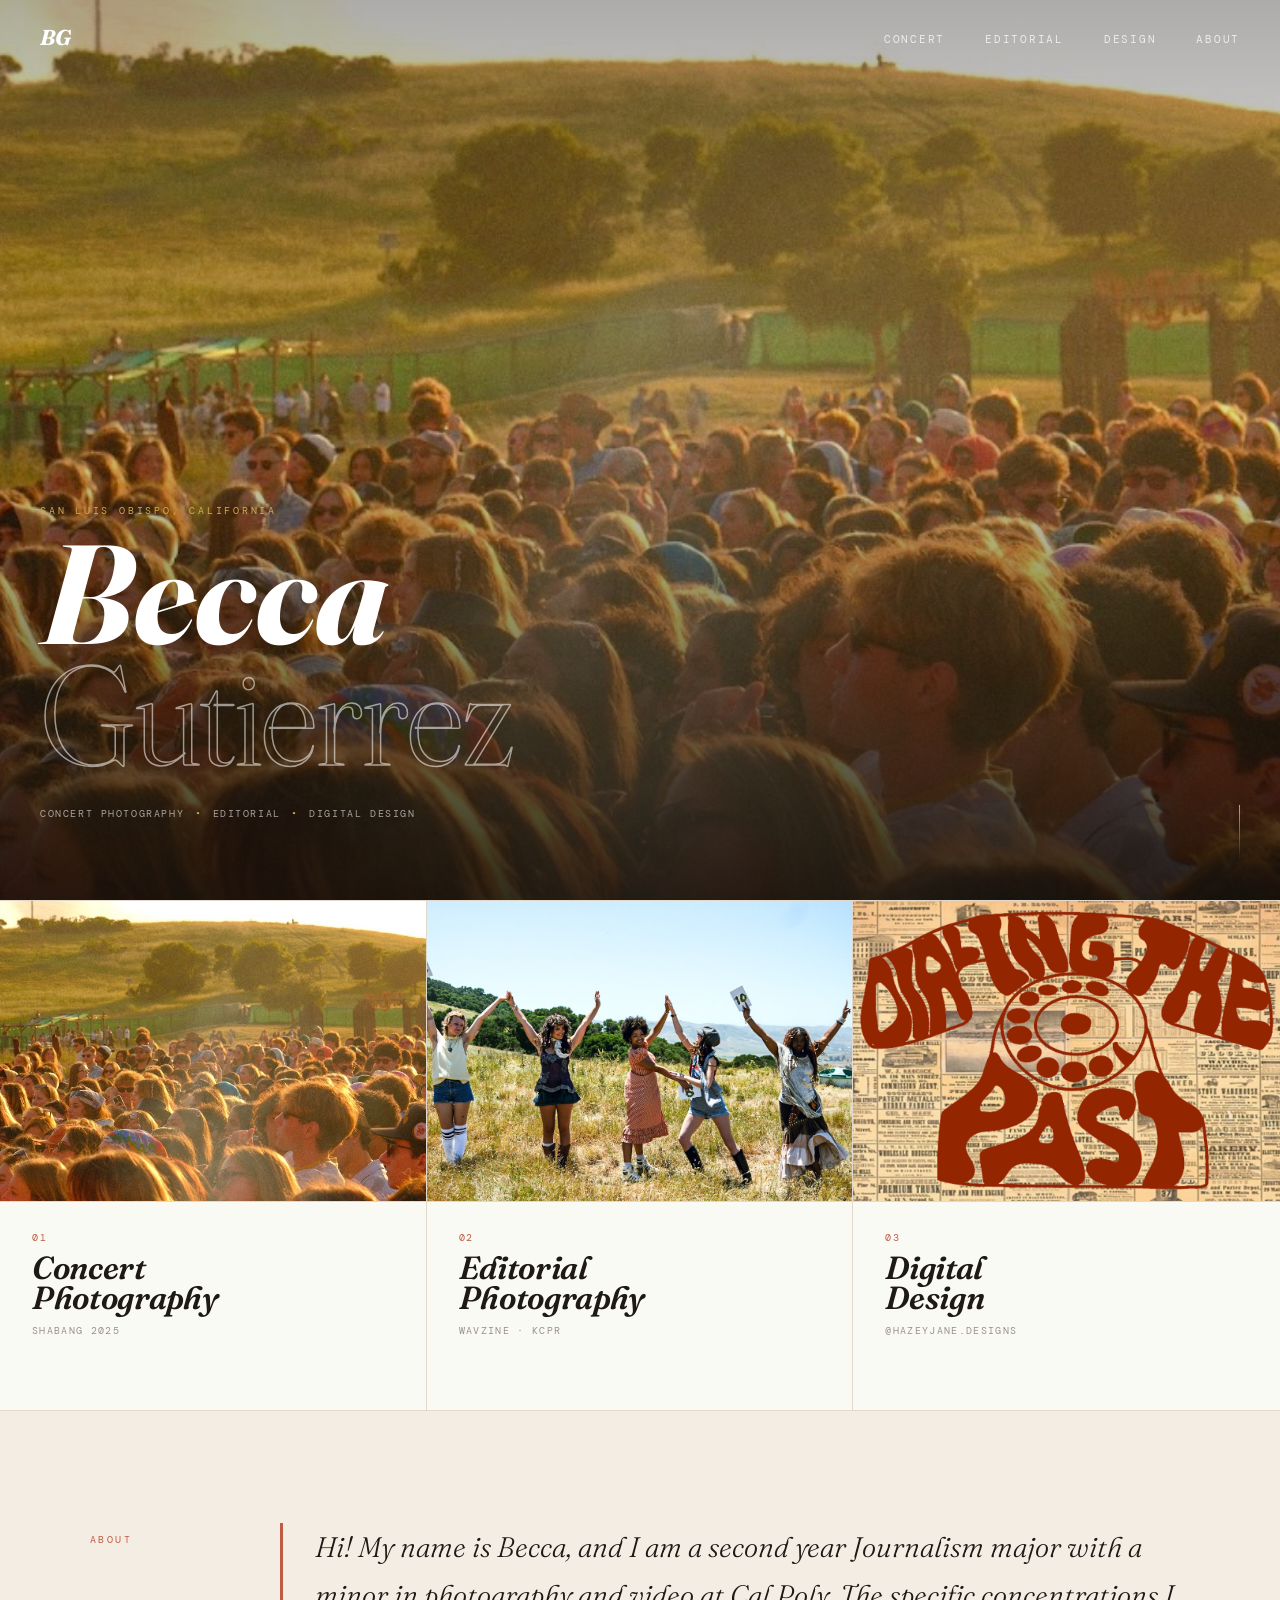
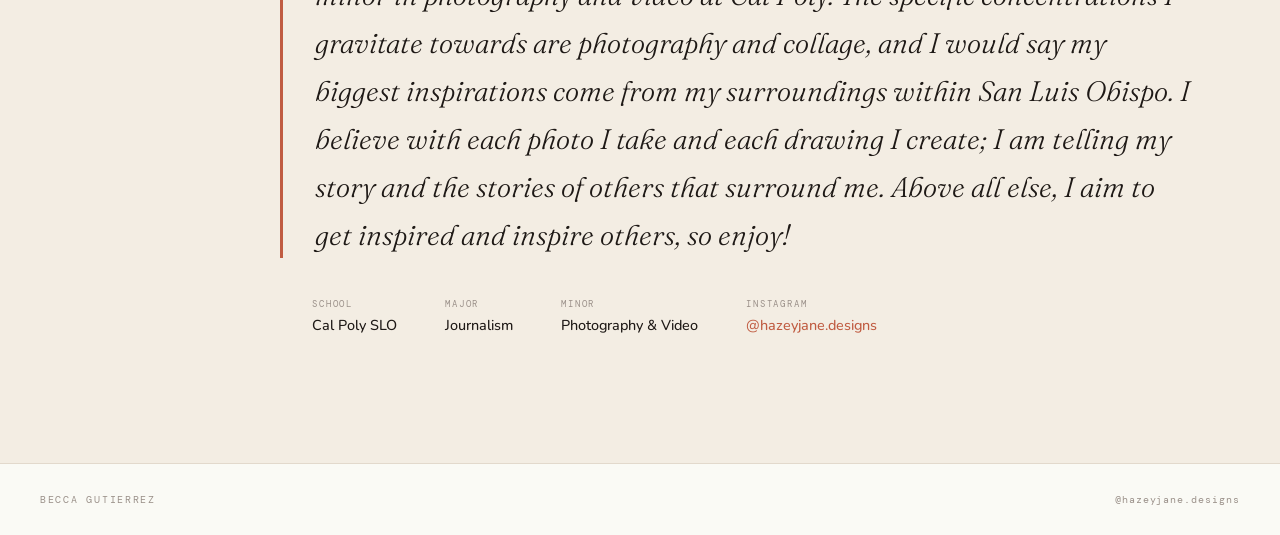
==== index.html @ 207c8553 "Initial build: Becca Gutierrez portfolio site White/granola theme with Fraunces + Nunito fonts. CSS " ====
<!DOCTYPE html>
<html lang="en">
<head>
    <meta charset="UTF-8">
    <meta name="viewport" content="width=device-width, initial-scale=1.0">
    <title>Becca Gutierrez</title>
    <link rel="preconnect" href="https://fonts.googleapis.com">
    <link rel="preconnect" href="https://fonts.gstatic.com" crossorigin>
    <link href="https://fonts.googleapis.com/css2?family=Fraunces:ital,opsz,wght@0,9..144,300;0,9..144,600;0,9..144,700;1,9..144,300;1,9..144,600;1,9..144,700&family=Nunito:wght@300;400;500&family=DM+Mono:wght@300;400&display=swap" rel="stylesheet">
    <link rel="stylesheet" href="style.css">
</head>
<body>
    <nav class="nav hero-top" id="nav">
        <a href="index.html" class="nav-logo">BG</a>
        <ul class="nav-links">
            <li><a href="concert.html">Concert</a></li>
            <li><a href="editorial.html">Editorial</a></li>
            <li><a href="design.html">Design</a></li>
            <li><a href="#about">About</a></li>
        </ul>
    </nav>

    <section class="hero">
        <div class="hero-bg" style="background-image: url('images/concert/unnamed.jpg')"></div>
        <div class="hero-overlay"></div>
        <div class="hero-content">
            <p class="hero-eyebrow">San Luis Obispo, California</p>
            <h1 class="hero-name">
                <span>Becca</span>
                <span>Gutierrez</span>
            </h1>
            <div class="hero-tags">
                <span>Concert Photography</span>
                <span class="bull">&bull;</span>
                <span>Editorial</span>
                <span class="bull">&bull;</span>
                <span>Digital Design</span>
            </div>
        </div>
        <div class="hero-scroll-indicator">
            <div class="scroll-line"></div>
        </div>
    </section>

    <section class="index-work">
        <a href="concert.html" class="work-card reveal" style="--d:0ms">
            <figure class="card-thumb">
                <img src="images/concert/unnamed.jpg" alt="Concert Photography" loading="lazy">
            </figure>
            <div class="card-body">
                <span class="card-num">01</span>
                <h2 class="card-title">Concert<br>Photography</h2>
                <p class="card-sub">Shabang 2025</p>
                <span class="card-cta">View work ↗</span>
            </div>
        </a>
        <a href="editorial.html" class="work-card reveal" style="--d:120ms">
            <figure class="card-thumb">
                <img src="images/wavzine/unnamed.jpg" alt="Editorial Photography" loading="lazy">
            </figure>
            <div class="card-body">
                <span class="card-num">02</span>
                <h2 class="card-title">Editorial<br>Photography</h2>
                <p class="card-sub">WavZine &middot; KCPR</p>
                <span class="card-cta">View work ↗</span>
            </div>
        </a>
        <a href="design.html" class="work-card reveal" style="--d:240ms">
            <figure class="card-thumb">
                <img src="images/design/unnamed.png" alt="Digital Design" loading="lazy">
            </figure>
            <div class="card-body">
                <span class="card-num">03</span>
                <h2 class="card-title">Digital<br>Design</h2>
                <p class="card-sub">@hazeyjane.designs</p>
                <span class="card-cta">View work ↗</span>
            </div>
        </a>
    </section>

    <section class="about-section" id="about">
        <div class="about-inner">
            <div class="about-label reveal">About</div>
            <blockquote class="about-quote reveal" style="--d:80ms">
                Hi! My name is Becca, and I am a second year Journalism major with a minor in photography and video at Cal Poly. The specific concentrations I gravitate towards are photography and collage, and I would say my biggest inspirations come from my surroundings within San Luis Obispo. I believe with each photo I take and each drawing I create; I am telling my story and the stories of others that surround me. Above all else, I aim to get inspired and inspire others, so enjoy!
            </blockquote>
            <dl class="about-facts reveal" style="--d:160ms">
                <div class="fact">
                    <dt>School</dt>
                    <dd>Cal Poly SLO</dd>
                </div>
                <div class="fact">
                    <dt>Major</dt>
                    <dd>Journalism</dd>
                </div>
                <div class="fact">
                    <dt>Minor</dt>
                    <dd>Photography &amp; Video</dd>
                </div>
                <div class="fact">
                    <dt>Instagram</dt>
                    <dd><a href="https://instagram.com/hazeyjane.designs" target="_blank" rel="noopener">@hazeyjane.designs</a></dd>
                </div>
            </dl>
        </div>
    </section>

    <footer class="site-footer">
        <span class="footer-name">Becca Gutierrez</span>
        <a href="https://instagram.com/hazeyjane.designs" target="_blank" rel="noopener" class="footer-ig">@hazeyjane.designs</a>
    </footer>

    <script src="script.js"></script>
</body>
</html>
---- style.css ----
/* ─── Variables & Reset ─────────────────────────────────────────────────── */

*, *::before, *::after {
    margin: 0;
    padding: 0;
    box-sizing: border-box;
}

:root {
    --bg:       #FAFAF5;
    --surface:  #F3EDE3;
    --border:   #E2D9CC;
    --text:     #1E1916;
    --muted:    #9A9089;
    --accent:   #C05C42;
    --accent2:  #7A9D7E;
    --accent3:  #D4A853;

    --f-display: 'Fraunces', Georgia, serif;
    --f-body:    'Nunito', sans-serif;
    --f-mono:    'DM Mono', monospace;
}

html { scroll-behavior: smooth; }

body {
    background: var(--bg);
    color: var(--text);
    font-family: var(--f-body);
    font-weight: 400;
    overflow-x: hidden;
    -webkit-font-smoothing: antialiased;
}

a { color: inherit; text-decoration: none; }

img { display: block; max-width: 100%; }

/* ─── Nav ───────────────────────────────────────────────────────────────── */

.nav {
    position: fixed;
    inset-block-start: 0;
    inset-inline: 0;
    z-index: 200;
    display: flex;
    justify-content: space-between;
    align-items: center;
    padding: 1.5rem 2.5rem;
    transition: background 0.35s ease, border-bottom 0.35s ease, box-shadow 0.35s ease;
}

.nav.hero-top {
    /* over the photo: keep text white */
}

.nav.scrolled {
    background: rgba(250, 250, 245, 0.95);
    border-bottom: 1px solid var(--border);
    box-shadow: 0 1px 16px rgba(30,25,22,0.06);
    backdrop-filter: blur(12px);
    -webkit-backdrop-filter: blur(12px);
}

.nav.scrolled .nav-logo,
.nav.scrolled .nav-links a { color: var(--text); }

.nav-logo {
    font-family: var(--f-display);
    font-size: 1.35rem;
    font-weight: 700;
    font-style: italic;
    letter-spacing: 0.02em;
    color: #fff;
    transition: color 0.3s, opacity 0.2s;
}
.nav-logo:hover { opacity: 0.7; }

.nav-links {
    display: flex;
    gap: 2.5rem;
    list-style: none;
}

.nav-links a {
    font-family: var(--f-mono);
    font-size: 0.68rem;
    letter-spacing: 0.16em;
    text-transform: uppercase;
    color: rgba(255,255,255,0.75);
    transition: color 0.2s;
}
.nav-links a:hover { color: #fff; }
.nav-links a.active { color: #fff; }

.nav.scrolled .nav-links a { color: var(--muted); }
.nav.scrolled .nav-links a:hover,
.nav.scrolled .nav-links a.active { color: var(--accent); }

/* ─── Hero ──────────────────────────────────────────────────────────────── */

.hero {
    position: relative;
    height: 100svh;
    min-height: 580px;
    display: flex;
    flex-direction: column;
    justify-content: flex-end;
    overflow: hidden;
}

.hero-bg {
    position: absolute;
    inset: 0;
    background-size: cover;
    background-position: center 30%;
    background-repeat: no-repeat;
    transform: scale(1.05);
    animation: zoomOut 12s cubic-bezier(0.25, 0.46, 0.45, 0.94) forwards;
}

@keyframes zoomOut {
    to { transform: scale(1); }
}

.hero-overlay {
    position: absolute;
    inset: 0;
    background:
        linear-gradient(to bottom,
            rgba(20,16,12,0.35) 0%,
            rgba(20,16,12,0.05) 40%,
            rgba(20,16,12,0.55) 75%,
            rgba(20,16,12,0.88) 100%);
}

.hero-content {
    position: relative;
    z-index: 2;
    padding: 0 2.5rem 5rem;
}

.hero-eyebrow {
    font-family: var(--f-mono);
    font-size: 0.62rem;
    letter-spacing: 0.28em;
    text-transform: uppercase;
    color: var(--accent3);
    margin-bottom: 1rem;
    animation: fadeUp 0.9s ease 0.4s both;
}

.hero-name {
    display: flex;
    flex-direction: column;
    font-family: var(--f-display);
    font-size: clamp(4.5rem, 11vw, 10.5rem);
    font-weight: 700;
    font-style: italic;
    line-height: 0.86;
    letter-spacing: -0.01em;
    color: #fff;
    margin-bottom: 2rem;
}

.hero-name span:first-child {
    animation: fadeUp 0.9s ease 0.55s both;
}
.hero-name span:last-child {
    animation: fadeUp 0.9s ease 0.7s both;
    color: transparent;
    -webkit-text-stroke: 1.5px rgba(255,255,255,0.55);
    font-style: normal;
    font-weight: 300;
}

.hero-tags {
    display: flex;
    flex-wrap: wrap;
    align-items: center;
    gap: 0.65rem;
    font-family: var(--f-mono);
    font-size: 0.62rem;
    letter-spacing: 0.16em;
    text-transform: uppercase;
    color: rgba(255,255,255,0.6);
    animation: fadeUp 0.9s ease 0.85s both;
}
.bull { color: var(--accent3); }

.hero-scroll-indicator {
    position: absolute;
    right: 2.5rem;
    bottom: 2.5rem;
    z-index: 2;
    animation: fadeIn 1s ease 1.4s both;
}

.scroll-line {
    width: 1px;
    height: 55px;
    background: linear-gradient(to bottom, rgba(255,255,255,0.6), transparent);
    animation: scrollDrop 2.2s ease-in-out 1.4s infinite;
}

@keyframes scrollDrop {
    0%   { opacity: 0; transform: scaleY(0); transform-origin: top; }
    30%  { opacity: 1; transform: scaleY(1); transform-origin: top; }
    70%  { opacity: 1; transform: scaleY(1); transform-origin: bottom; }
    100% { opacity: 0; transform: scaleY(0); transform-origin: bottom; }
}

/* ─── Index Work Grid ───────────────────────────────────────────────────── */

.index-work {
    display: grid;
    grid-template-columns: repeat(3, 1fr);
    background: var(--bg);
    border-top: 1px solid var(--border);
}

.work-card {
    display: flex;
    flex-direction: column;
    border-right: 1px solid var(--border);
    color: var(--text);
    overflow: hidden;
    transition: background 0.3s ease;
}
.work-card:last-child { border-right: none; }
.work-card:hover { background: var(--surface); }

.card-thumb {
    display: block;
    margin: 0;
    height: 300px;
    overflow: hidden;
    flex-shrink: 0;
}

.card-thumb img {
    width: 100%;
    height: 100%;
    object-fit: cover;
    transition: transform 0.65s cubic-bezier(0.25, 0.46, 0.45, 0.94);
}
.work-card:hover .card-thumb img { transform: scale(1.05); }

.card-body {
    padding: 1.8rem 2rem 2.2rem;
    border-top: 1px solid var(--border);
    display: flex;
    flex-direction: column;
    gap: 0.35rem;
    flex: 1;
    position: relative;
}

.card-num {
    font-family: var(--f-mono);
    font-size: 0.6rem;
    letter-spacing: 0.18em;
    color: var(--accent);
}

.card-title {
    font-family: var(--f-display);
    font-size: 2rem;
    font-weight: 600;
    font-style: italic;
    line-height: 0.96;
    letter-spacing: -0.01em;
    margin-top: 0.2rem;
}

.card-sub {
    font-family: var(--f-mono);
    font-size: 0.6rem;
    letter-spacing: 0.14em;
    text-transform: uppercase;
    color: var(--muted);
    margin-top: 0.3rem;
}

.card-cta {
    font-family: var(--f-mono);
    font-size: 0.62rem;
    letter-spacing: 0.12em;
    color: var(--accent);
    margin-top: 1.2rem;
    opacity: 0;
    transform: translateX(-6px);
    transition: opacity 0.3s ease, transform 0.3s ease;
}
.work-card:hover .card-cta {
    opacity: 1;
    transform: translateX(0);
}

/* ─── About ─────────────────────────────────────────────────────────────── */

.about-section {
    background: var(--surface);
    border-top: 1px solid var(--border);
    padding: 7rem 2.5rem 8rem;
}

.about-inner {
    max-width: 1100px;
    margin: 0 auto;
    display: grid;
    grid-template-columns: 110px 1fr;
    grid-template-rows: auto auto;
    gap: 2.5rem 5rem;
    align-items: start;
}

.about-label {
    font-family: var(--f-mono);
    font-size: 0.62rem;
    letter-spacing: 0.24em;
    text-transform: uppercase;
    color: var(--accent);
    padding-top: 0.6rem;
}

.about-quote {
    font-family: var(--f-display);
    font-size: clamp(1.35rem, 2.2vw, 1.85rem);
    font-weight: 300;
    font-style: italic;
    line-height: 1.7;
    color: var(--text);
    border-left: 3px solid var(--accent);
    padding-left: 2rem;
}

.about-facts {
    grid-column: 2;
    display: flex;
    gap: 3rem;
    flex-wrap: wrap;
    padding-left: 2rem;
}

.fact { display: flex; flex-direction: column; gap: 0.3rem; }

.fact dt {
    font-family: var(--f-mono);
    font-size: 0.58rem;
    letter-spacing: 0.2em;
    text-transform: uppercase;
    color: var(--muted);
}

.fact dd { font-size: 0.9rem; font-weight: 500; }

.fact a { color: var(--accent); transition: opacity 0.2s; }
.fact a:hover { opacity: 0.7; }

/* ─── Footer ────────────────────────────────────────────────────────────── */

.site-footer {
    background: var(--bg);
    border-top: 1px solid var(--border);
    padding: 1.8rem 2.5rem;
    display: flex;
    justify-content: space-between;
    align-items: center;
}

.footer-name {
    font-family: var(--f-mono);
    font-size: 0.6rem;
    letter-spacing: 0.18em;
    text-transform: uppercase;
    color: var(--muted);
}

.footer-ig {
    font-family: var(--f-mono);
    font-size: 0.6rem;
    letter-spacing: 0.1em;
    color: var(--muted);
    transition: color 0.2s;
}
.footer-ig:hover { color: var(--accent); }

/* ─── Page Hero (inner pages) ───────────────────────────────────────────── */

.page-hero {
    padding: 9rem 2.5rem 4rem;
    border-bottom: 1px solid var(--border);
    background: var(--bg);
}

.page-eyebrow {
    font-family: var(--f-mono);
    font-size: 0.62rem;
    letter-spacing: 0.26em;
    text-transform: uppercase;
    color: var(--accent);
    margin-bottom: 1.1rem;
}

.page-title {
    font-family: var(--f-display);
    font-size: clamp(3rem, 7.5vw, 7rem);
    font-weight: 700;
    font-style: italic;
    line-height: 0.88;
    letter-spacing: -0.015em;
    color: var(--text);
}

/* ─── Gallery ───────────────────────────────────────────────────────────── */

.gallery-section {
    padding: 4rem 2.5rem 5rem;
    border-bottom: 1px solid var(--border);
    background: var(--bg);
}

.gallery-section-header {
    display: flex;
    align-items: center;
    gap: 2rem;
    margin-bottom: 2.5rem;
}

.subsection-title {
    font-family: var(--f-display);
    font-size: 1.5rem;
    font-weight: 600;
    font-style: italic;
    letter-spacing: 0;
    white-space: nowrap;
    flex-shrink: 0;
}

.divider {
    flex: 1;
    height: 1px;
    background: var(--border);
}

.gallery-grid {
    columns: 3;
    column-gap: 8px;
}

.gallery-item {
    break-inside: avoid;
    margin-bottom: 8px;
    overflow: hidden;
}

.gallery-item img {
    width: 100%;
    display: block;
    transition: opacity 0.3s ease;
}
.gallery-item:hover img { opacity: 0.88; }

/* ─── Scroll Reveal ─────────────────────────────────────────────────────── */

.reveal {
    opacity: 0;
    transform: translateY(24px);
    transition:
        opacity 0.7s ease var(--d, 0ms),
        transform 0.7s ease var(--d, 0ms);
}
.reveal.visible { opacity: 1; transform: translateY(0); }

/* ─── Keyframes ─────────────────────────────────────────────────────────── */

@keyframes fadeUp {
    from { opacity: 0; transform: translateY(20px); }
    to   { opacity: 1; transform: translateY(0); }
}
@keyframes fadeIn {
    from { opacity: 0; }
    to   { opacity: 1; }
}

/* ─── Responsive ────────────────────────────────────────────────────────── */

@media (max-width: 960px) {
    .index-work { grid-template-columns: 1fr 1fr; }
    .work-card:nth-child(2) { border-right: none; }
    .work-card:nth-child(3) {
        grid-column: 1 / -1;
        border-right: none;
        border-top: 1px solid var(--border);
        flex-direction: row;
    }
    .work-card:nth-child(3) .card-thumb { width: 280px; height: auto; flex-shrink: 0; }
    .gallery-grid { columns: 2; }
}

@media (max-width: 640px) {
    .nav { padding: 1.2rem 1.25rem; }
    .nav-links { gap: 1.4rem; }
    .hero-content { padding: 0 1.25rem 3.5rem; }
    .hero-scroll-indicator { display: none; }

    .index-work { grid-template-columns: 1fr; }
    .work-card { border-right: none; border-bottom: 1px solid var(--border); }
    .work-card:last-child { border-bottom: none; }
    .work-card:nth-child(3) { flex-direction: column; }
    .work-card:nth-child(3) .card-thumb { width: 100%; height: 220px; }

    .about-section { padding: 4rem 1.25rem 5rem; }
    .about-inner { grid-template-columns: 1fr; gap: 2rem; }
    .about-facts { grid-column: 1; padding-left: 2rem; }

    .page-hero { padding: 7rem 1.25rem 3rem; }
    .gallery-section { padding: 3rem 1.25rem 4rem; }
    .gallery-grid { columns: 1; }

    .site-footer { flex-direction: column; gap: 0.8rem; text-align: center; }
}
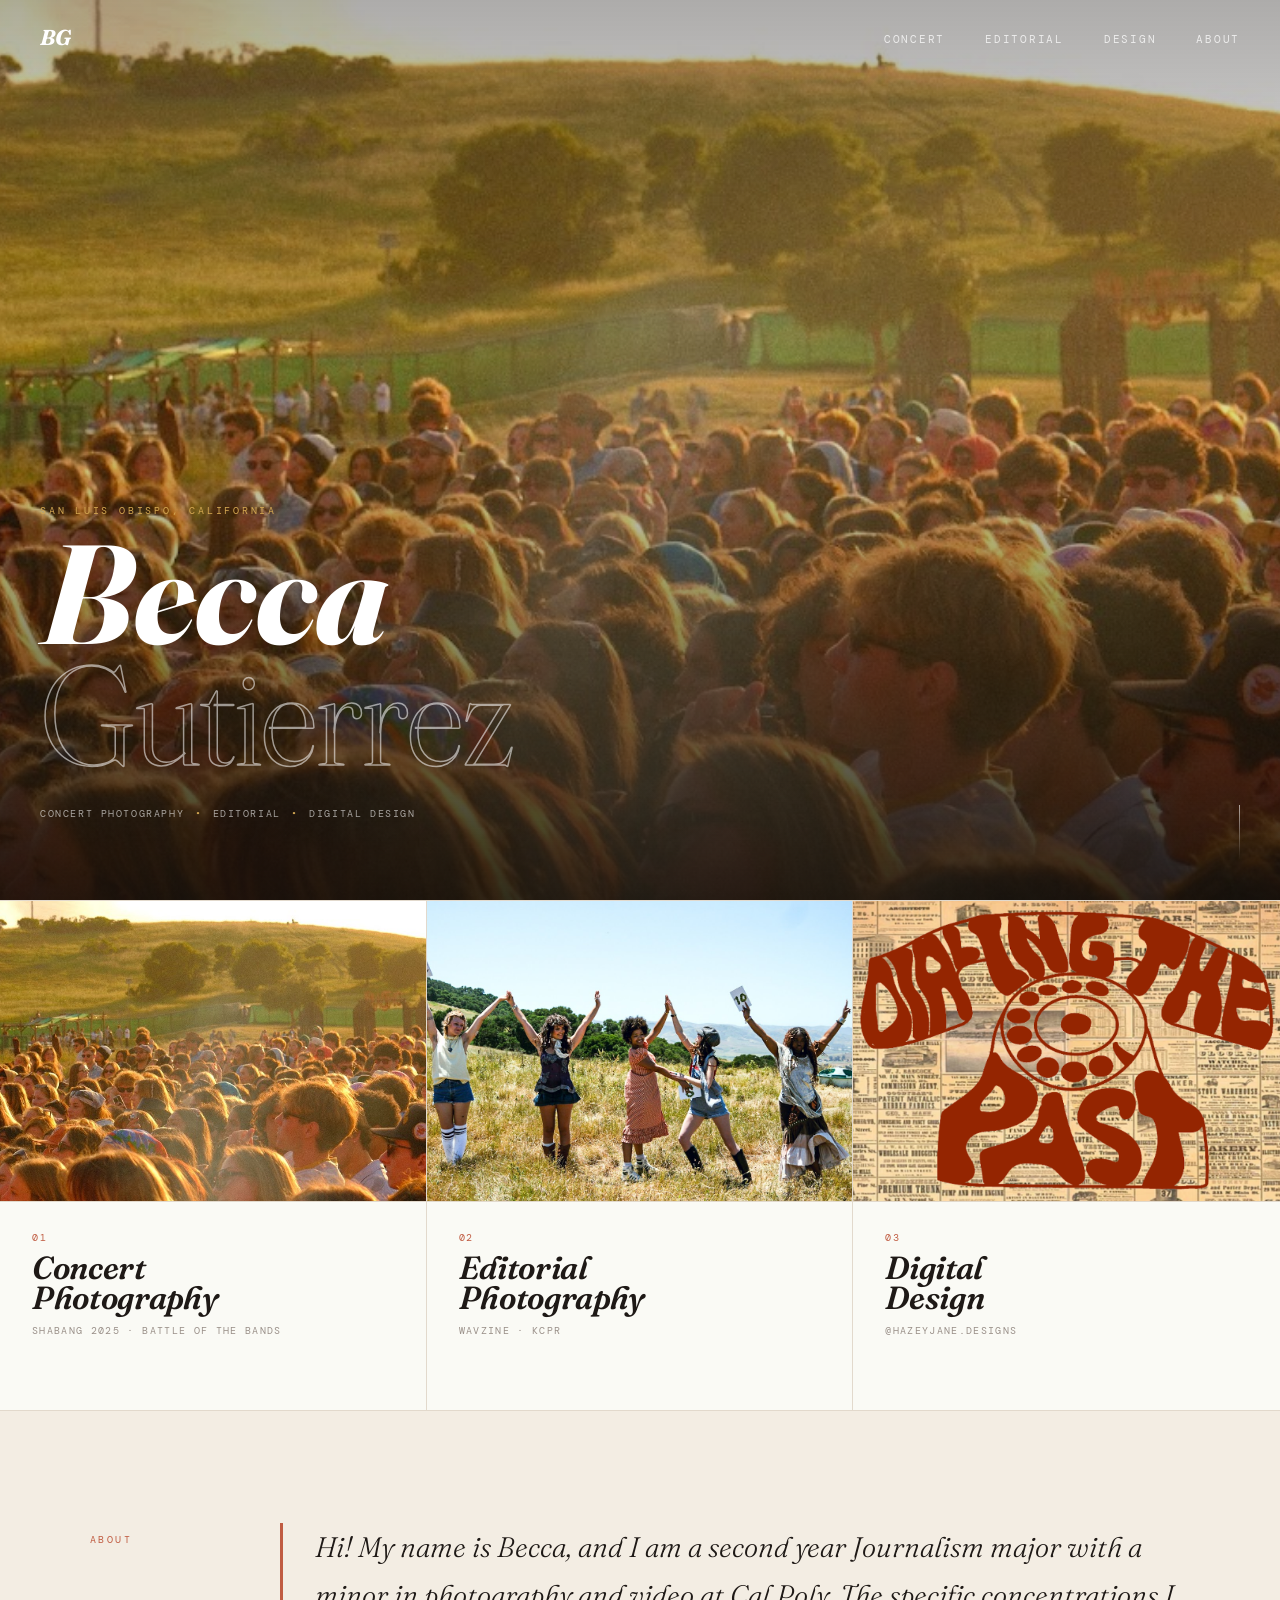
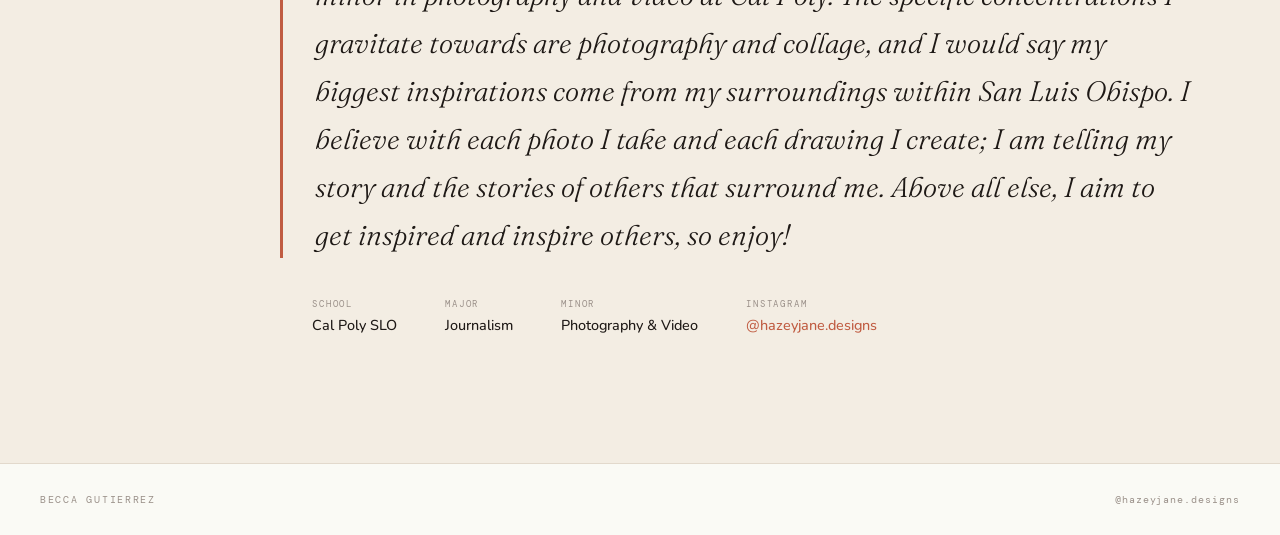
==== commit 7abb6ef6: "Add Battle of the Bands shoot; photo headers on gallery pages; nav fix - 98 Battle of the Bands 2025" ====
--- a/index.html
+++ b/index.html
@@ -50,7 +50,7 @@
             <div class="card-body">
                 <span class="card-num">01</span>
                 <h2 class="card-title">Concert<br>Photography</h2>
-                <p class="card-sub">Shabang 2025</p>
+                <p class="card-sub">Shabang 2025 &middot; Battle of the Bands</p>
                 <span class="card-cta">View work ↗</span>
             </div>
         </a>
--- a/style.css
+++ b/style.css
@@ -389,9 +389,42 @@
 /* ─── Page Hero (inner pages) ───────────────────────────────────────────── */
 
 .page-hero {
-    padding: 9rem 2.5rem 4rem;
+    position: relative;
+    height: 55vh;
+    min-height: 360px;
+    display: flex;
+    flex-direction: column;
+    justify-content: flex-end;
+    overflow: hidden;
     border-bottom: 1px solid var(--border);
-    background: var(--bg);
+}
+
+.page-hero-bg {
+    position: absolute;
+    inset: 0;
+    background-image: var(--page-bg);
+    background-size: cover;
+    background-position: center 40%;
+    transform: scale(1.04);
+    animation: zoomOut 10s cubic-bezier(0.25, 0.46, 0.45, 0.94) forwards;
+}
+
+.page-hero-overlay {
+    position: absolute;
+    inset: 0;
+    background: linear-gradient(
+        to bottom,
+        rgba(20,16,12,0.25) 0%,
+        rgba(20,16,12,0.18) 35%,
+        rgba(20,16,12,0.72) 85%,
+        rgba(20,16,12,0.9) 100%
+    );
+}
+
+.page-hero-content {
+    position: relative;
+    z-index: 2;
+    padding: 0 2.5rem 3.5rem;
 }
 
 .page-eyebrow {
@@ -399,7 +432,7 @@
     font-size: 0.62rem;
     letter-spacing: 0.26em;
     text-transform: uppercase;
-    color: var(--accent);
+    color: var(--accent3);
     margin-bottom: 1.1rem;
 }
 
@@ -410,7 +443,7 @@
     font-style: italic;
     line-height: 0.88;
     letter-spacing: -0.015em;
-    color: var(--text);
+    color: #fff;
 }
 
 /* ─── Gallery ───────────────────────────────────────────────────────────── */
@@ -515,7 +548,8 @@
     .about-inner { grid-template-columns: 1fr; gap: 2rem; }
     .about-facts { grid-column: 1; padding-left: 2rem; }
 
-    .page-hero { padding: 7rem 1.25rem 3rem; }
+    .page-hero { min-height: 280px; }
+    .page-hero-content { padding: 0 1.25rem 2.5rem; }
     .gallery-section { padding: 3rem 1.25rem 4rem; }
     .gallery-grid { columns: 1; }
 
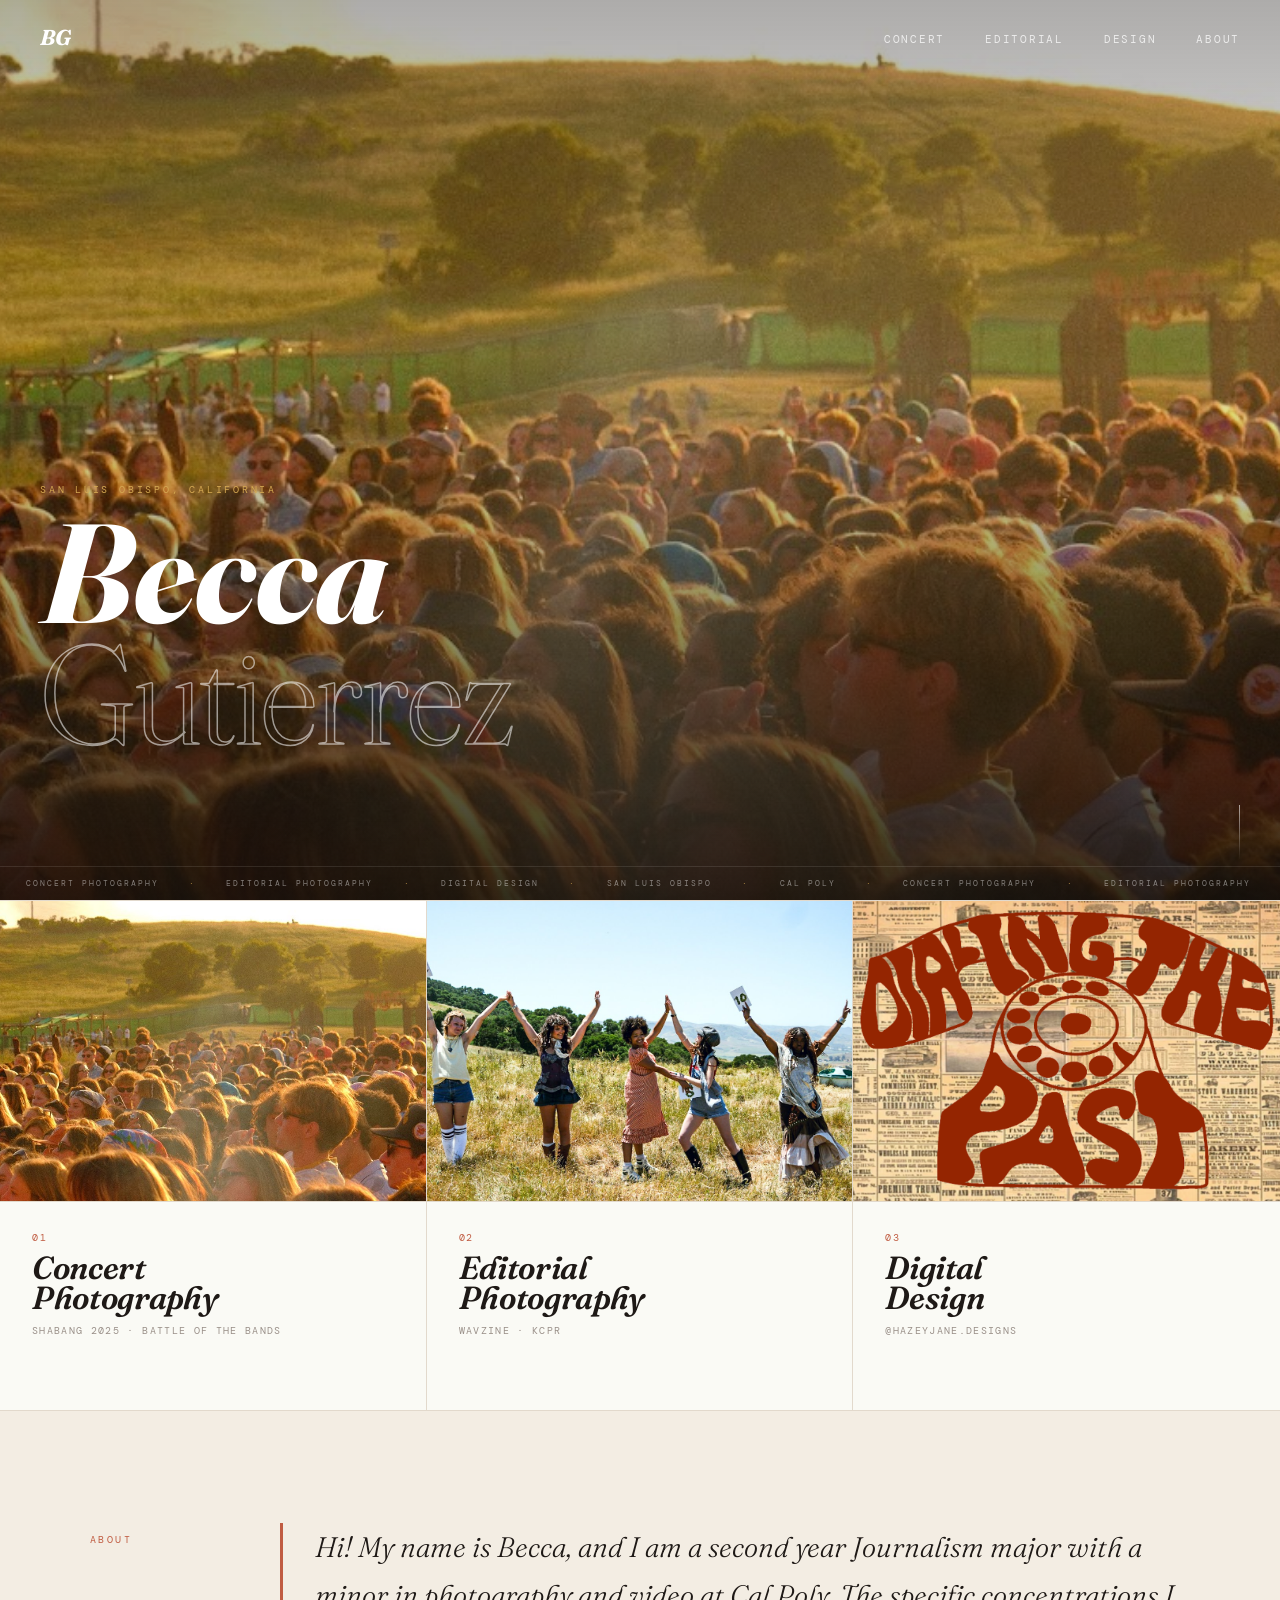
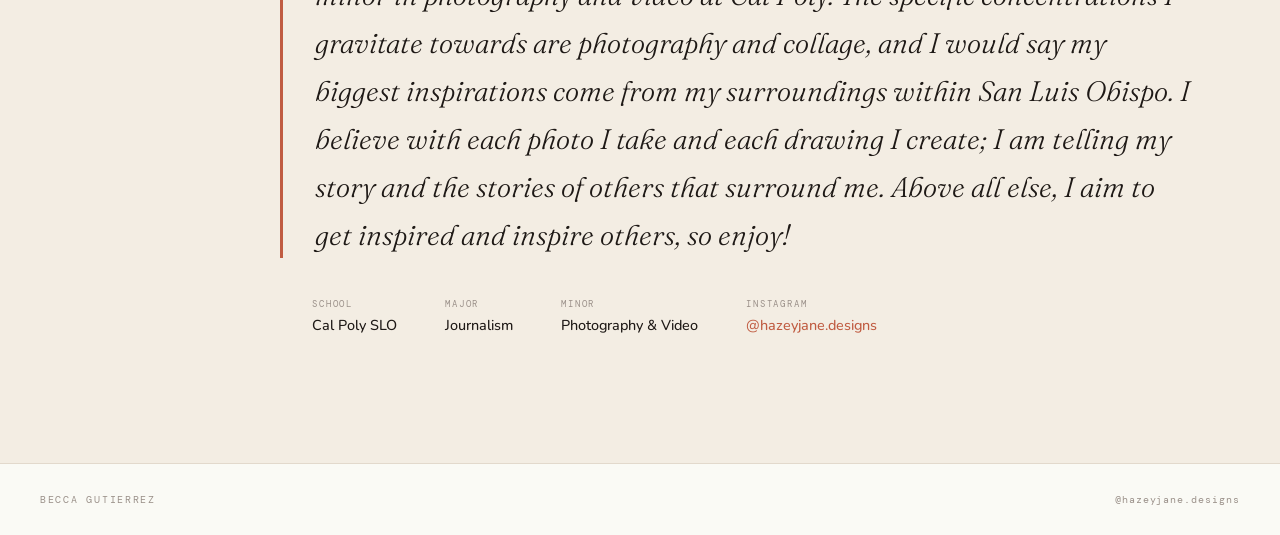
==== commit 164e7cc2: "Add 4 editorial tabs (Metals by Mika, Coraco Reworks, Jitters, Senior) and replace hero tags with ro" ====
--- a/index.html
+++ b/index.html
@@ -29,12 +29,29 @@
                 <span>Becca</span>
                 <span>Gutierrez</span>
             </h1>
-            <div class="hero-tags">
-                <span>Concert Photography</span>
-                <span class="bull">&bull;</span>
-                <span>Editorial</span>
-                <span class="bull">&bull;</span>
-                <span>Digital Design</span>
+        </div>
+        <div class="hero-ticker">
+            <div class="ticker-track">
+                <span>Concert Photography</span><span class="sep">&middot;</span>
+                <span>Editorial Photography</span><span class="sep">&middot;</span>
+                <span>Digital Design</span><span class="sep">&middot;</span>
+                <span>San Luis Obispo</span><span class="sep">&middot;</span>
+                <span>Cal Poly</span><span class="sep">&middot;</span>
+                <span>Concert Photography</span><span class="sep">&middot;</span>
+                <span>Editorial Photography</span><span class="sep">&middot;</span>
+                <span>Digital Design</span><span class="sep">&middot;</span>
+                <span>San Luis Obispo</span><span class="sep">&middot;</span>
+                <span>Cal Poly</span><span class="sep">&middot;</span>
+                <span>Concert Photography</span><span class="sep">&middot;</span>
+                <span>Editorial Photography</span><span class="sep">&middot;</span>
+                <span>Digital Design</span><span class="sep">&middot;</span>
+                <span>San Luis Obispo</span><span class="sep">&middot;</span>
+                <span>Cal Poly</span><span class="sep">&middot;</span>
+                <span>Concert Photography</span><span class="sep">&middot;</span>
+                <span>Editorial Photography</span><span class="sep">&middot;</span>
+                <span>Digital Design</span><span class="sep">&middot;</span>
+                <span>San Luis Obispo</span><span class="sep">&middot;</span>
+                <span>Cal Poly</span><span class="sep">&middot;</span>
             </div>
         </div>
         <div class="hero-scroll-indicator">
--- a/style.css
+++ b/style.css
@@ -174,19 +174,38 @@
     font-weight: 300;
 }
 
-.hero-tags {
-    display: flex;
-    flex-wrap: wrap;
+.hero-ticker {
+    position: relative;
+    z-index: 2;
+    border-top: 1px solid rgba(255,255,255,0.1);
+    overflow: hidden;
+    height: 34px;
+    display: flex;
     align-items: center;
-    gap: 0.65rem;
-    font-family: var(--f-mono);
-    font-size: 0.62rem;
-    letter-spacing: 0.16em;
-    text-transform: uppercase;
-    color: rgba(255,255,255,0.6);
-    animation: fadeUp 0.9s ease 0.85s both;
-}
-.bull { color: var(--accent3); }
+    animation: fadeIn 0.6s ease 1.1s both;
+}
+
+.ticker-track {
+    display: flex;
+    white-space: nowrap;
+    animation: ticker 30s linear infinite;
+    will-change: transform;
+}
+
+.ticker-track span {
+    font-family: var(--f-mono);
+    font-size: 0.52rem;
+    letter-spacing: 0.24em;
+    text-transform: uppercase;
+    color: rgba(255,255,255,0.45);
+    padding: 0 1.6rem;
+}
+.ticker-track .sep { color: var(--accent3); padding: 0 0.3rem; }
+
+@keyframes ticker {
+    from { transform: translateX(0); }
+    to   { transform: translateX(-50%); }
+}
 
 .hero-scroll-indicator {
     position: absolute;
@@ -444,6 +463,40 @@
     line-height: 0.88;
     letter-spacing: -0.015em;
     color: #fff;
+}
+
+/* ─── Tabs ──────────────────────────────────────────────────────────────── */
+
+.tab-group {
+    display: flex;
+    padding: 0 2.5rem;
+    border-bottom: 1px solid var(--border);
+    background: var(--bg);
+    position: sticky;
+    top: 65px;
+    z-index: 100;
+}
+
+.tab-btn {
+    background: none;
+    border: none;
+    border-bottom: 2px solid transparent;
+    margin-bottom: -1px;
+    cursor: pointer;
+    font-family: var(--f-mono);
+    font-size: 0.65rem;
+    letter-spacing: 0.16em;
+    text-transform: uppercase;
+    color: var(--muted);
+    padding: 1.1rem 1.25rem;
+    transition: color 0.2s, border-color 0.2s;
+}
+
+.tab-btn:hover { color: var(--text); }
+
+.tab-btn.active {
+    color: var(--accent);
+    border-bottom-color: var(--accent);
 }
 
 /* ─── Gallery ───────────────────────────────────────────────────────────── */
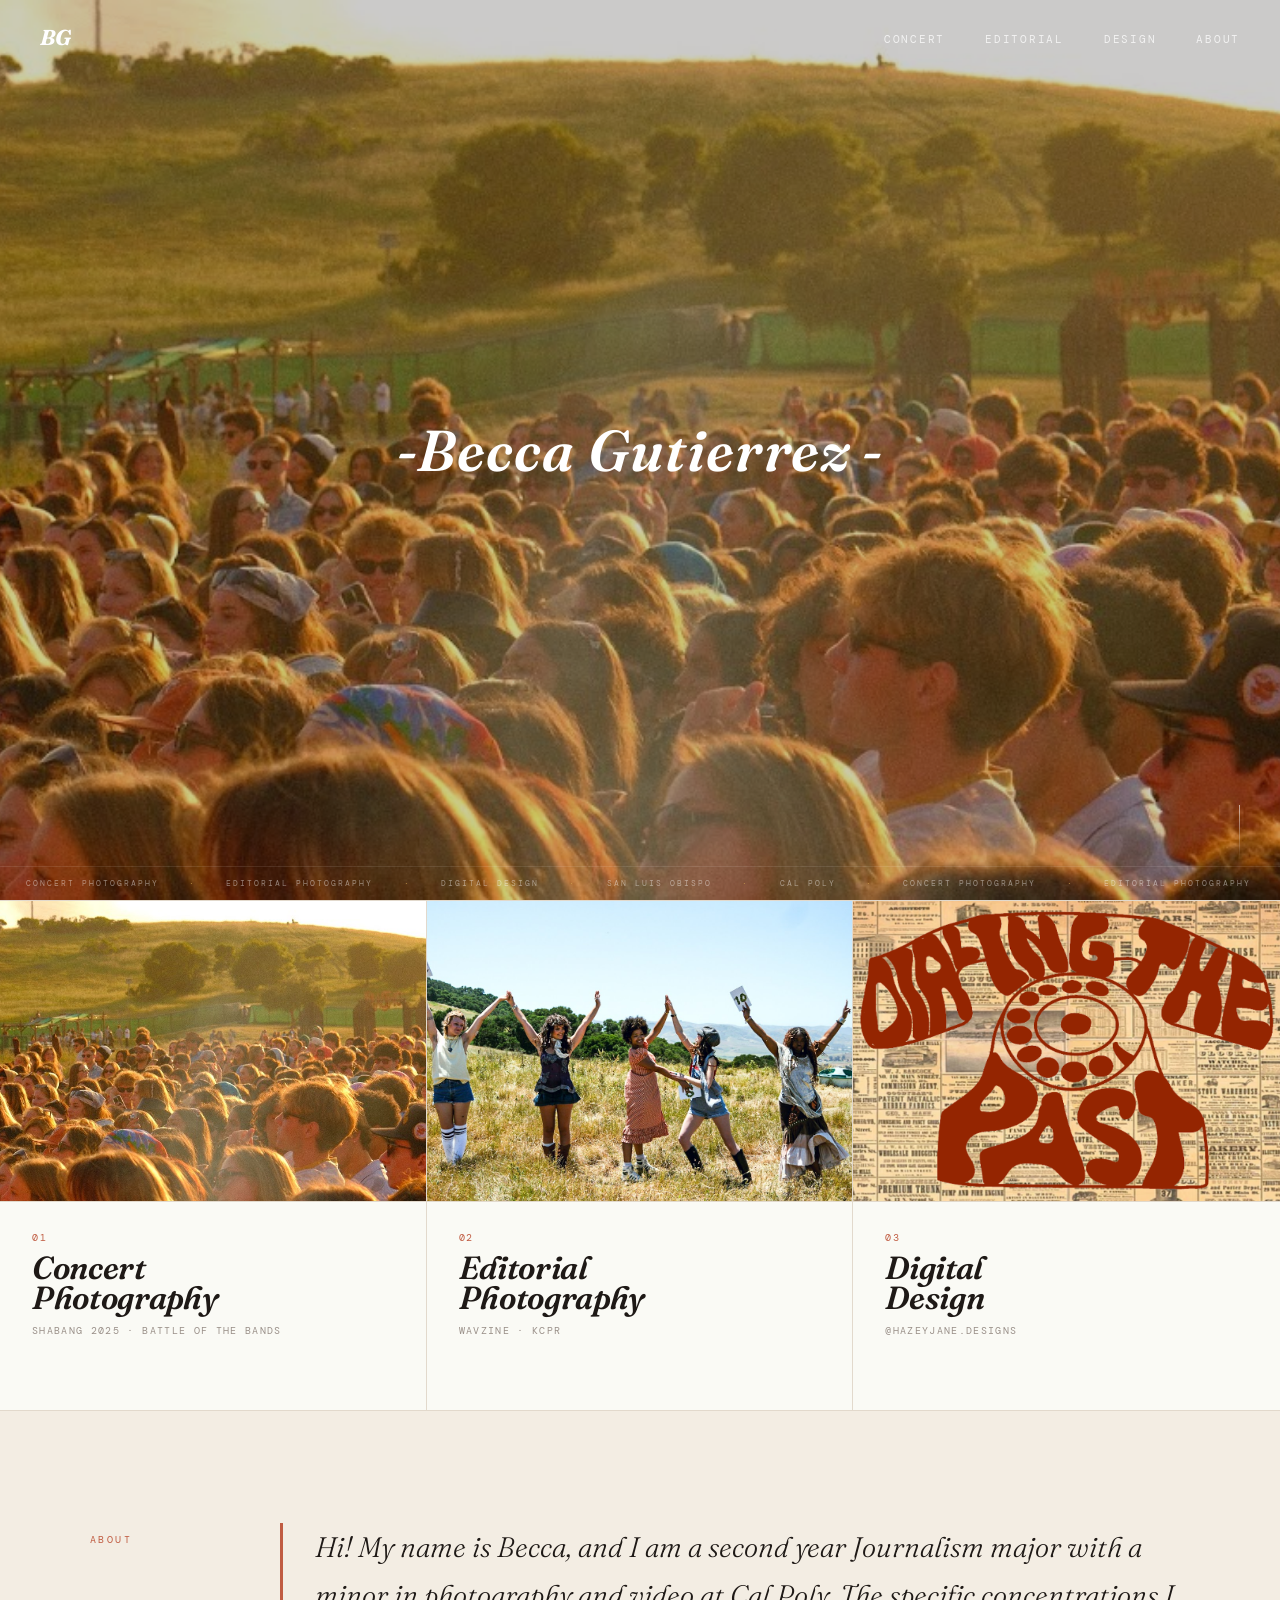
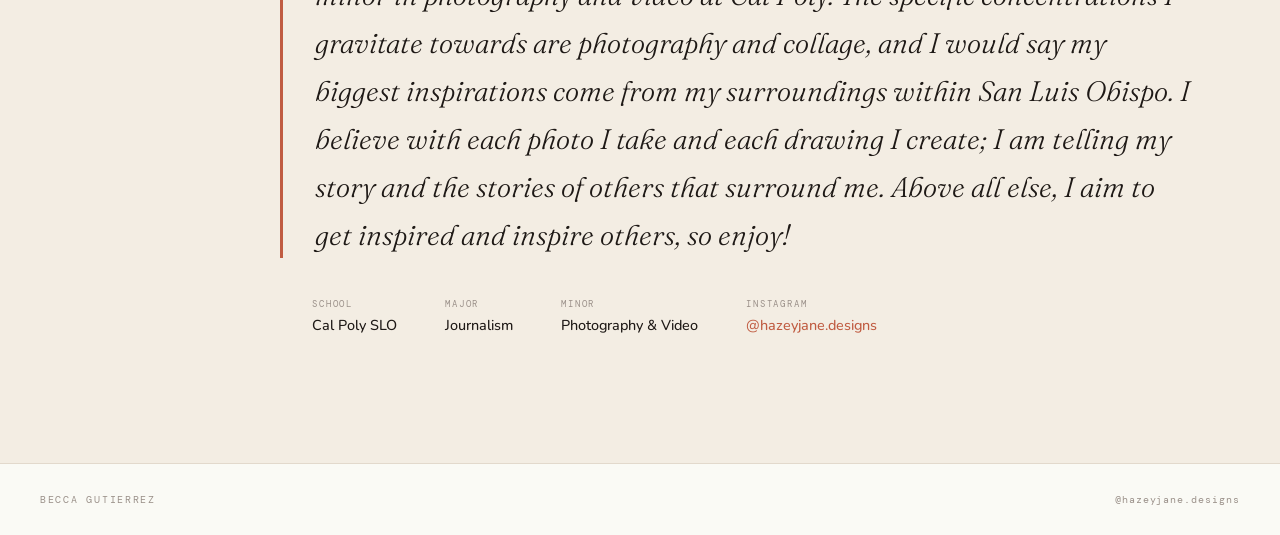
==== commit 1b66f6bb: "Match home page hero to original Google Sites layout — centered name with dashes, lighter overlay Co" ====
--- a/index.html
+++ b/index.html
@@ -24,11 +24,7 @@
         <div class="hero-bg" style="background-image: url('images/concert/unnamed.jpg')"></div>
         <div class="hero-overlay"></div>
         <div class="hero-content">
-            <p class="hero-eyebrow">San Luis Obispo, California</p>
-            <h1 class="hero-name">
-                <span>Becca</span>
-                <span>Gutierrez</span>
-            </h1>
+            <h1 class="hero-name">-Becca Gutierrez -</h1>
         </div>
         <div class="hero-ticker">
             <div class="ticker-track">
--- a/style.css
+++ b/style.css
@@ -126,52 +126,28 @@
 .hero-overlay {
     position: absolute;
     inset: 0;
-    background:
-        linear-gradient(to bottom,
-            rgba(20,16,12,0.35) 0%,
-            rgba(20,16,12,0.05) 40%,
-            rgba(20,16,12,0.55) 75%,
-            rgba(20,16,12,0.88) 100%);
+    background: rgba(20,16,12,0.22);
 }
 
 .hero-content {
-    position: relative;
+    position: absolute;
+    top: 50%;
+    left: 50%;
+    transform: translate(-50%, -50%);
     z-index: 2;
-    padding: 0 2.5rem 5rem;
-}
-
-.hero-eyebrow {
-    font-family: var(--f-mono);
-    font-size: 0.62rem;
-    letter-spacing: 0.28em;
-    text-transform: uppercase;
-    color: var(--accent3);
-    margin-bottom: 1rem;
-    animation: fadeUp 0.9s ease 0.4s both;
+    text-align: center;
+    width: 100%;
+    padding: 0 2rem;
 }
 
 .hero-name {
-    display: flex;
-    flex-direction: column;
     font-family: var(--f-display);
-    font-size: clamp(4.5rem, 11vw, 10.5rem);
-    font-weight: 700;
+    font-size: clamp(2rem, 4.5vw, 3.8rem);
+    font-weight: 600;
     font-style: italic;
-    line-height: 0.86;
-    letter-spacing: -0.01em;
+    letter-spacing: 0.02em;
     color: #fff;
-    margin-bottom: 2rem;
-}
-
-.hero-name span:first-child {
-    animation: fadeUp 0.9s ease 0.55s both;
-}
-.hero-name span:last-child {
-    animation: fadeUp 0.9s ease 0.7s both;
-    color: transparent;
-    -webkit-text-stroke: 1.5px rgba(255,255,255,0.55);
-    font-style: normal;
-    font-weight: 300;
+    animation: fadeUp 0.9s ease 0.5s both;
 }
 
 .hero-ticker {
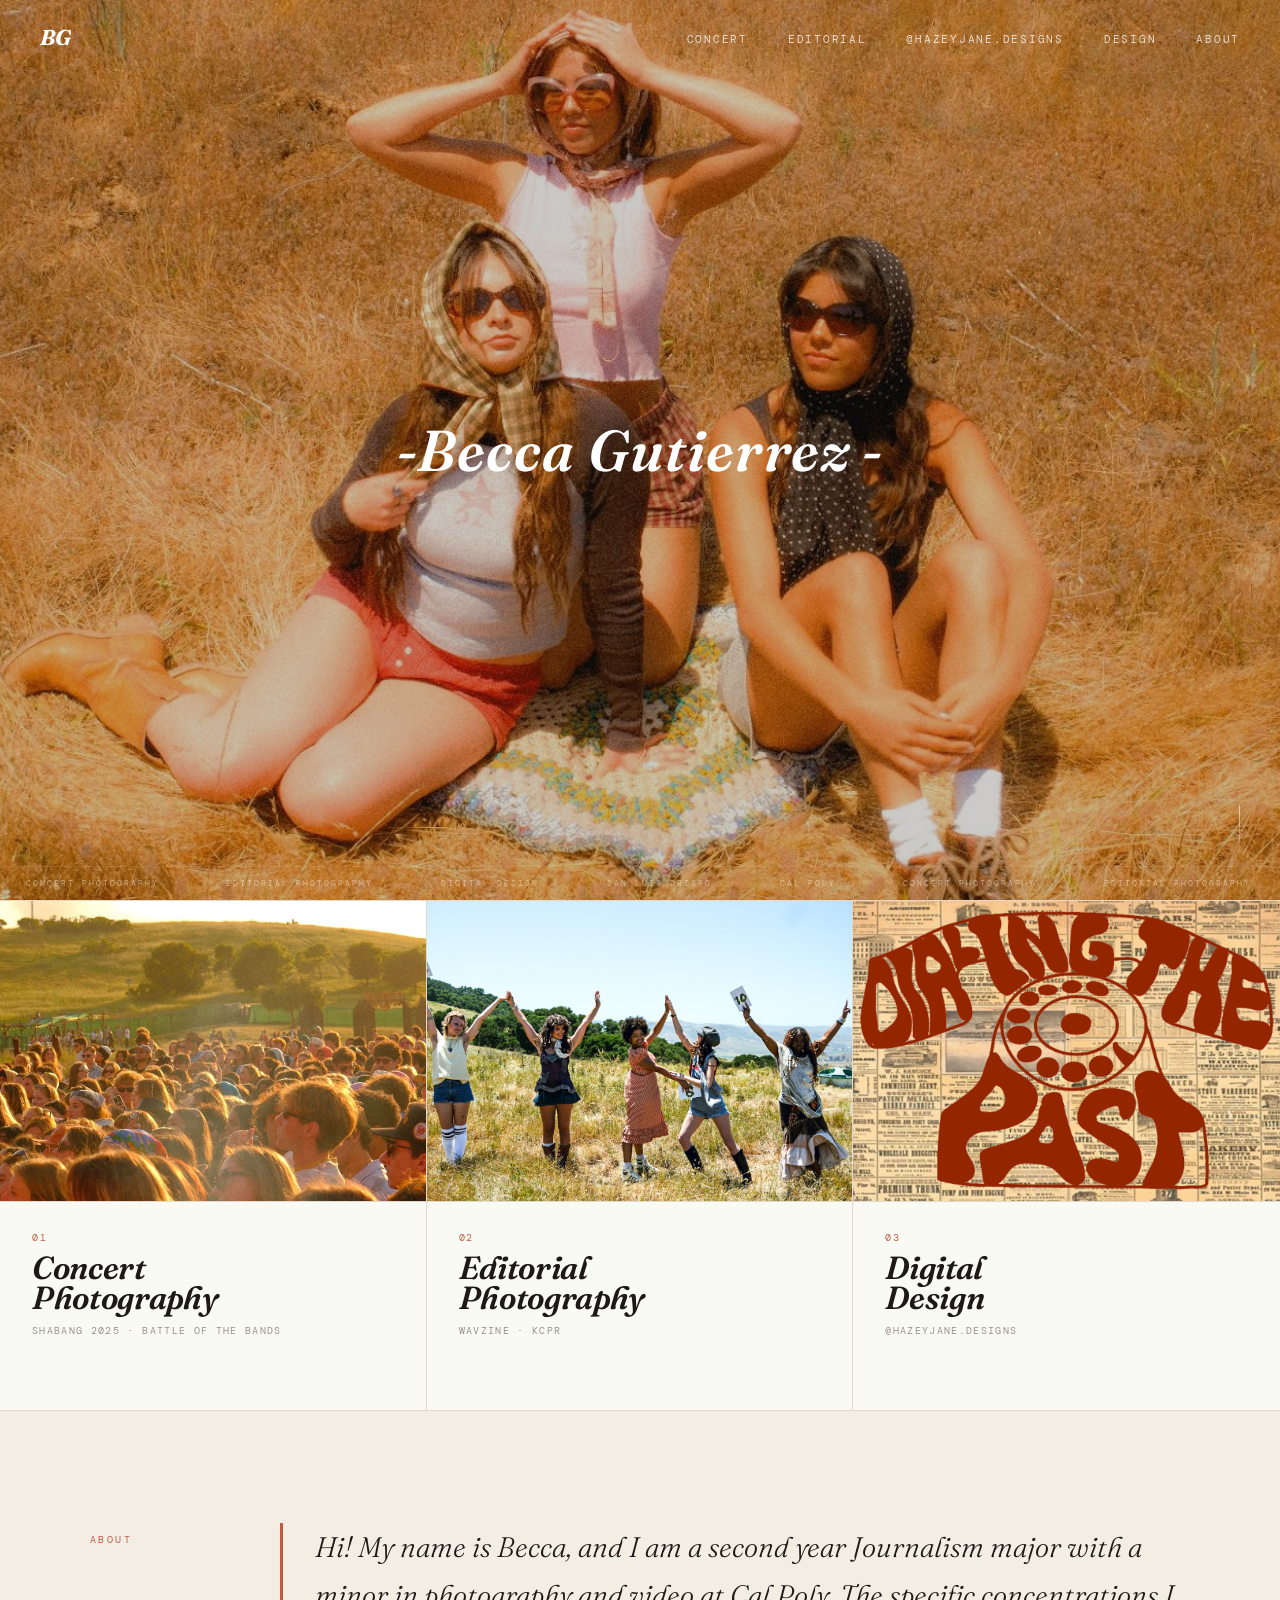
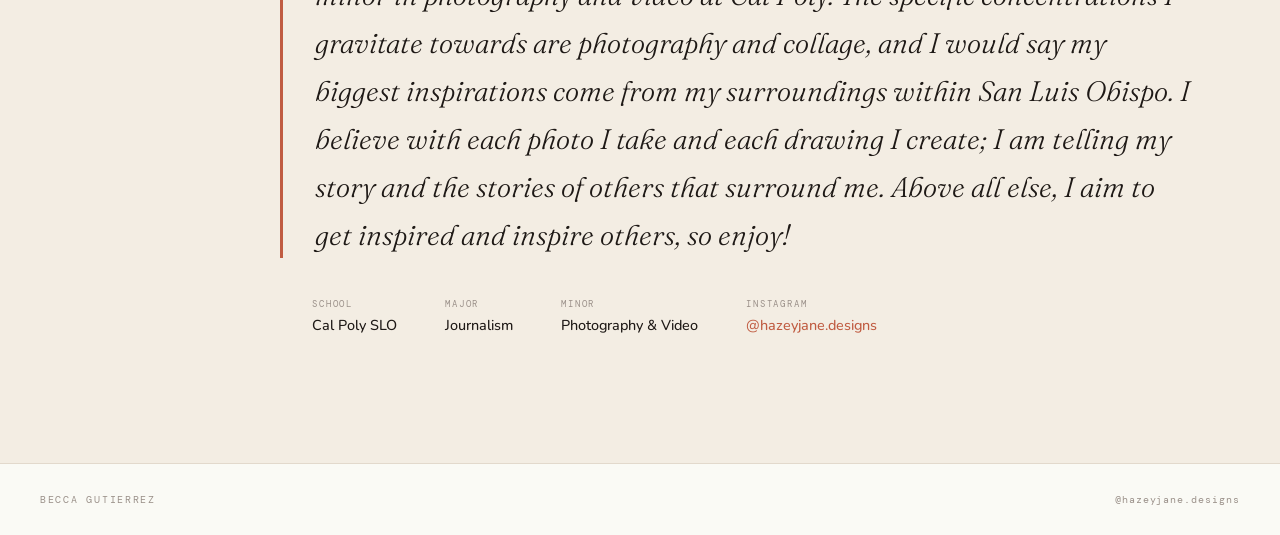
==== commit 9195acd7: "Add hazeyjane.designs page, update hero background to match original site, add nav link across all p" ====
--- a/index.html
+++ b/index.html
@@ -15,13 +15,14 @@
         <ul class="nav-links">
             <li><a href="concert.html">Concert</a></li>
             <li><a href="editorial.html">Editorial</a></li>
+            <li><a href="hazeyjane.html">@hazeyjane.designs</a></li>
             <li><a href="design.html">Design</a></li>
             <li><a href="#about">About</a></li>
         </ul>
     </nav>
 
     <section class="hero">
-        <div class="hero-bg" style="background-image: url('images/concert/unnamed.jpg')"></div>
+        <div class="hero-bg" style="background-image: url('images/hazeyjane/unnamed(18).jpg')"></div>
         <div class="hero-overlay"></div>
         <div class="hero-content">
             <h1 class="hero-name">-Becca Gutierrez -</h1>
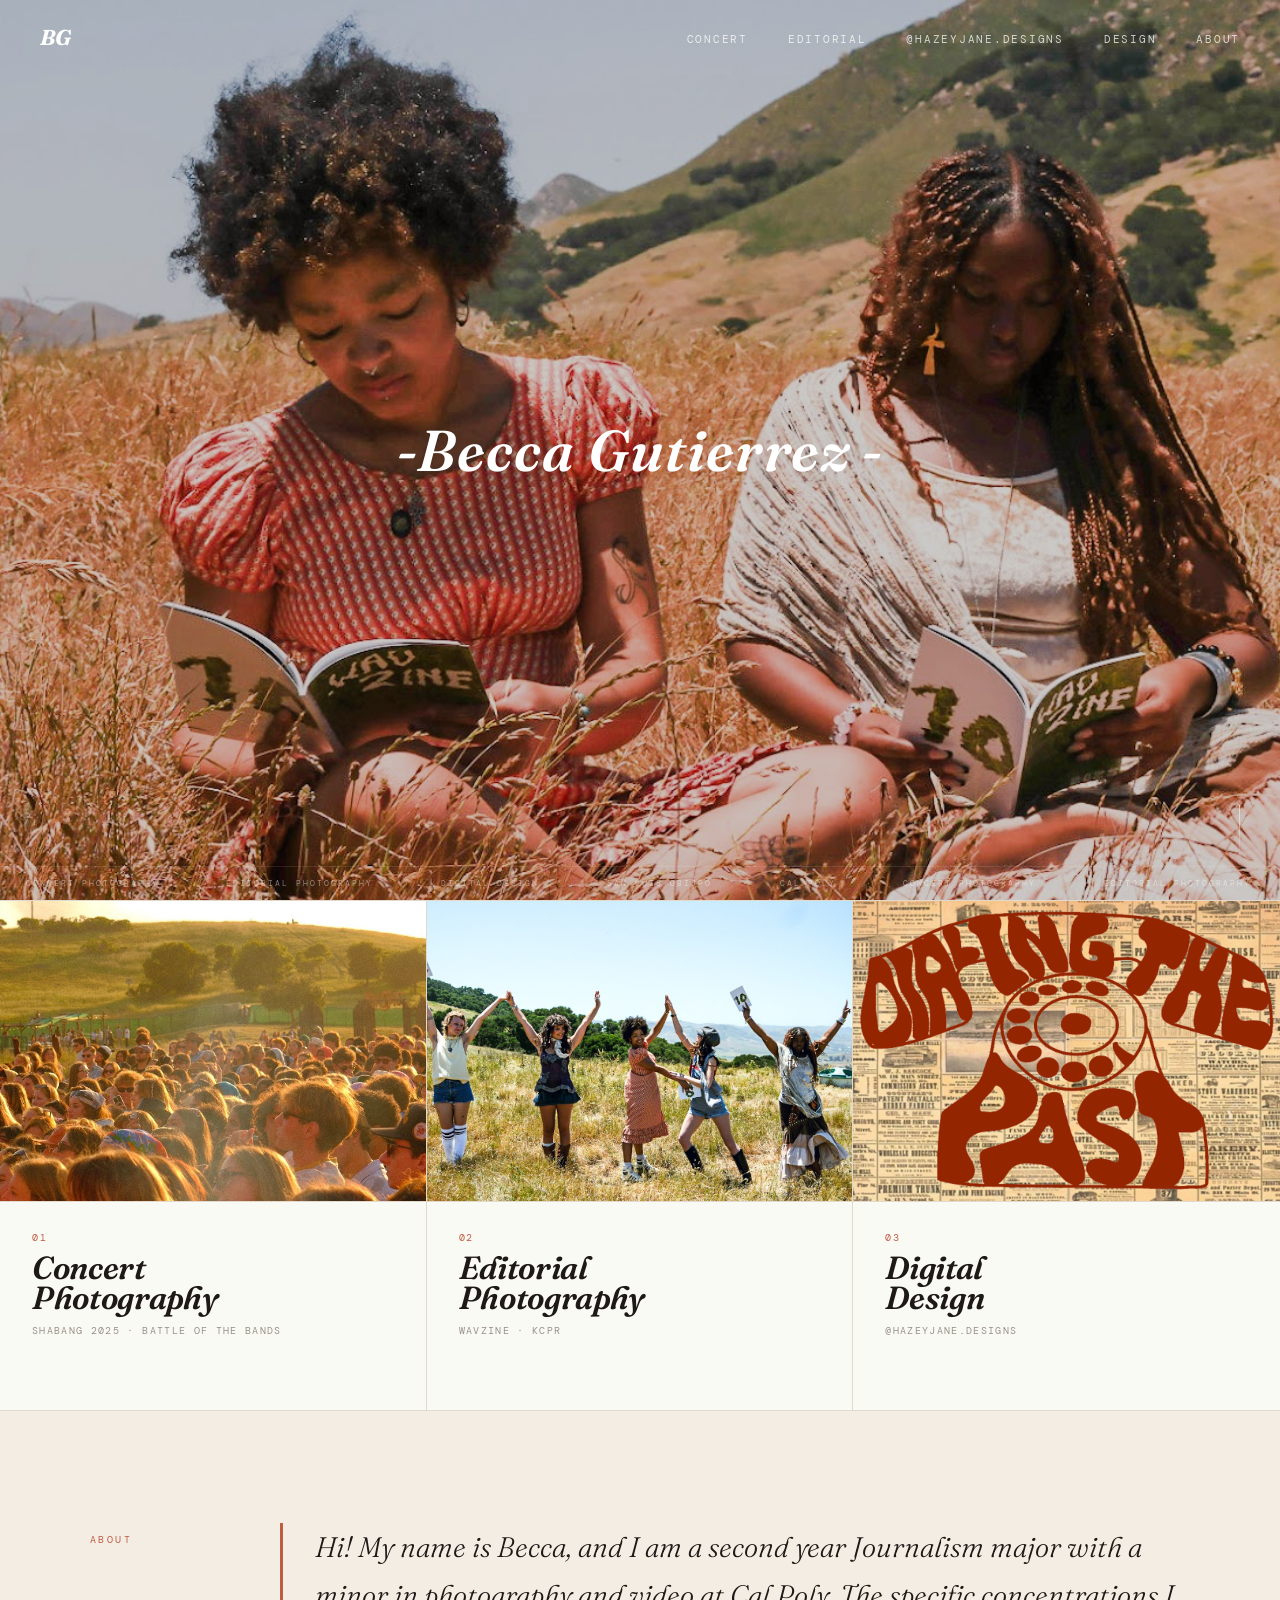
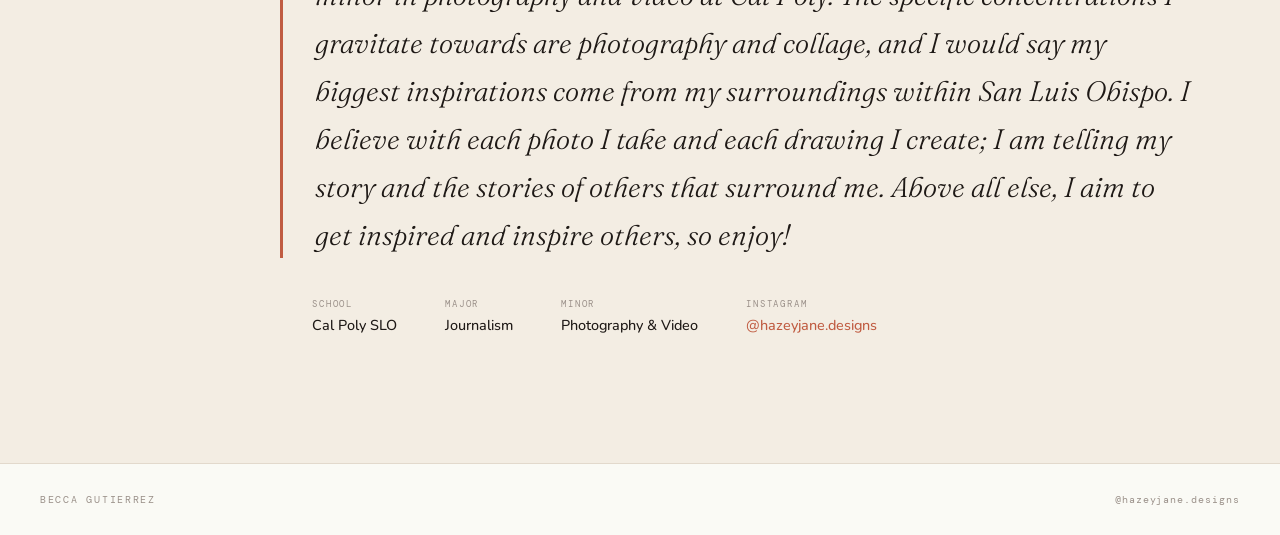
==== commit e4b96e8e: "Update home hero to wavzine reading photo per original Google Sites cover Co-Authored-By: Claude Son" ====
--- a/index.html
+++ b/index.html
@@ -22,7 +22,7 @@
     </nav>
 
     <section class="hero">
-        <div class="hero-bg" style="background-image: url('images/hazeyjane/unnamed(18).jpg')"></div>
+        <div class="hero-bg" style="background-image: url('images/wavzine/unnamed(1).jpg')"></div>
         <div class="hero-overlay"></div>
         <div class="hero-content">
             <h1 class="hero-name">-Becca Gutierrez -</h1>
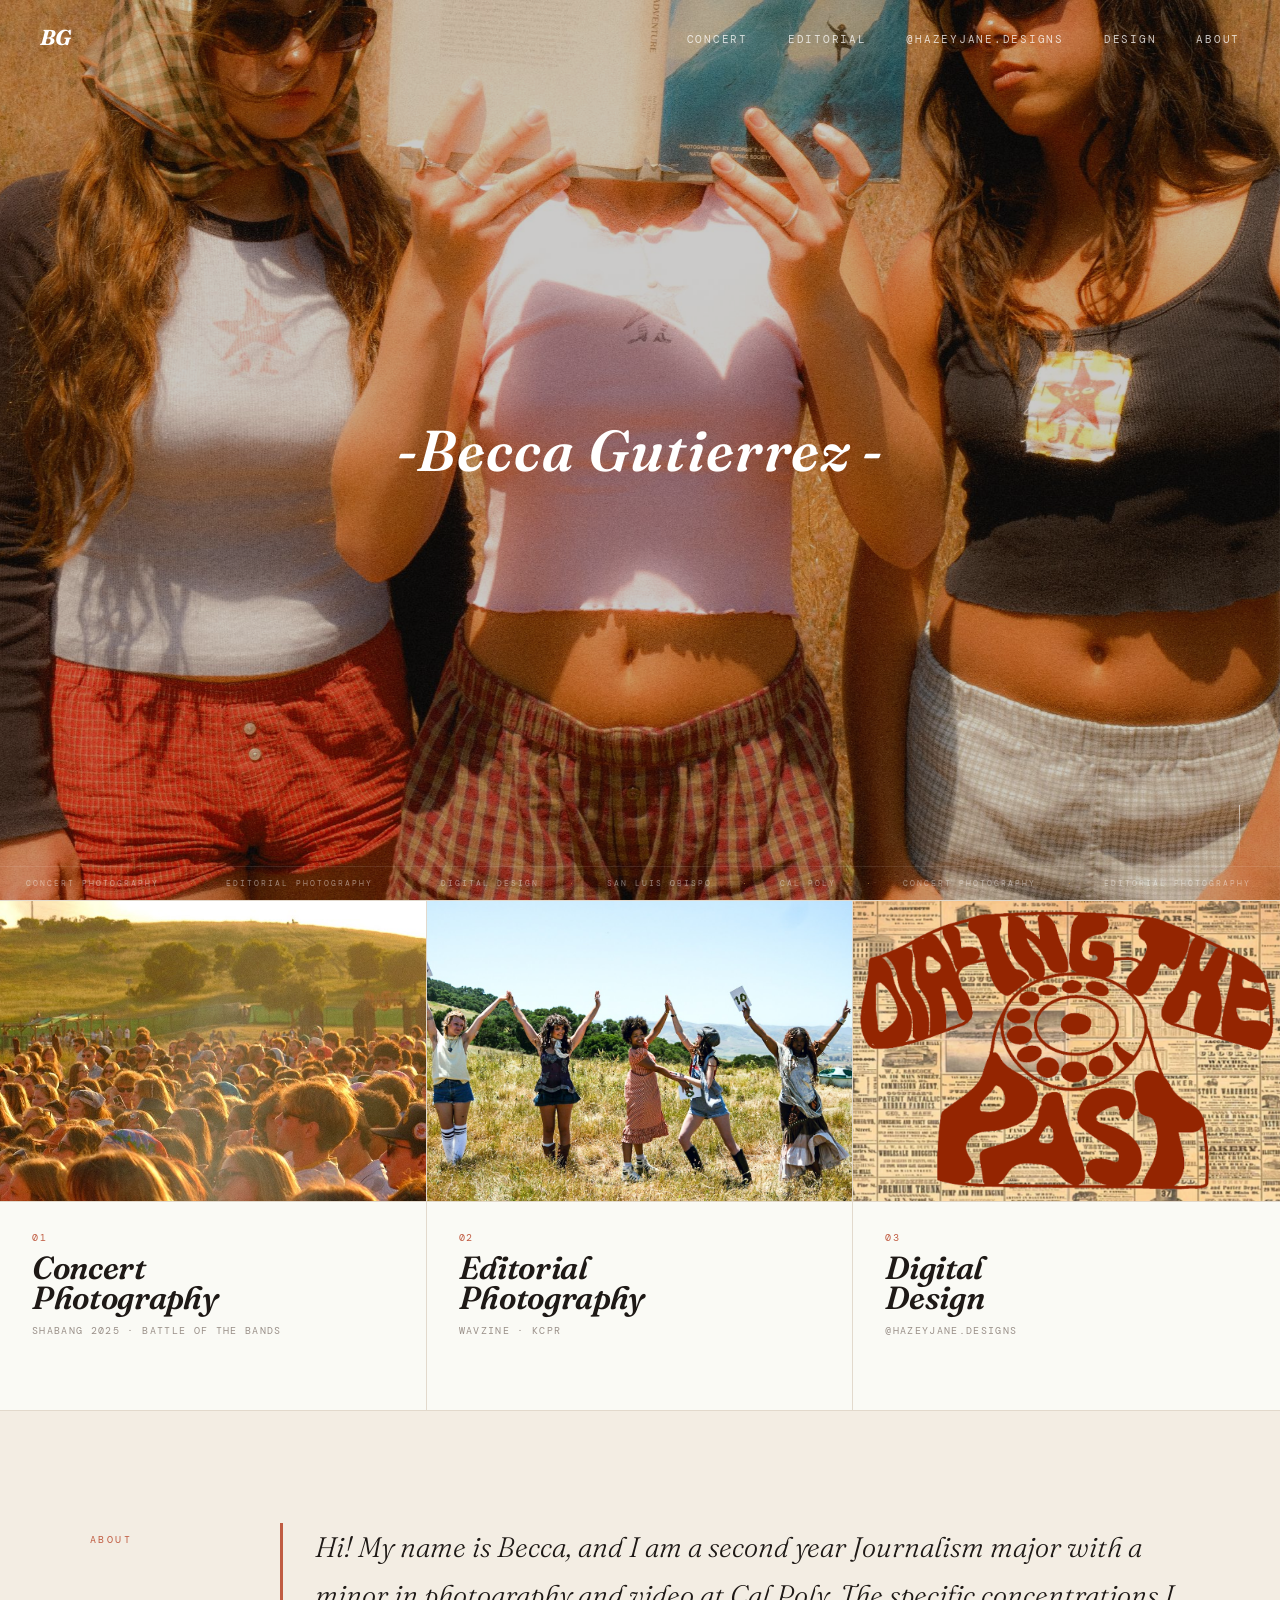
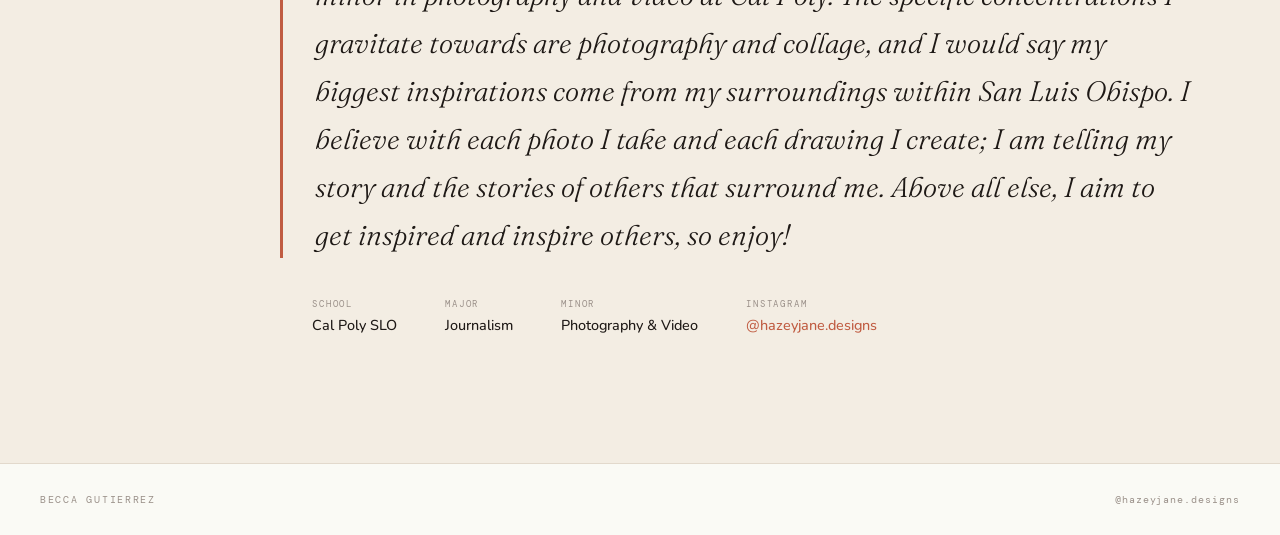
==== commit 48846ba6: "Set correct home page hero image to match original Google Sites cover Co-Authored-By: Claude Sonnet " ====
--- a/index.html
+++ b/index.html
@@ -22,7 +22,7 @@
     </nav>
 
     <section class="hero">
-        <div class="hero-bg" style="background-image: url('images/wavzine/unnamed(1).jpg')"></div>
+        <div class="hero-bg" style="background-image: url('images/hazeyjane/front-cover.jpg')"></div>
         <div class="hero-overlay"></div>
         <div class="hero-content">
             <h1 class="hero-name">-Becca Gutierrez -</h1>
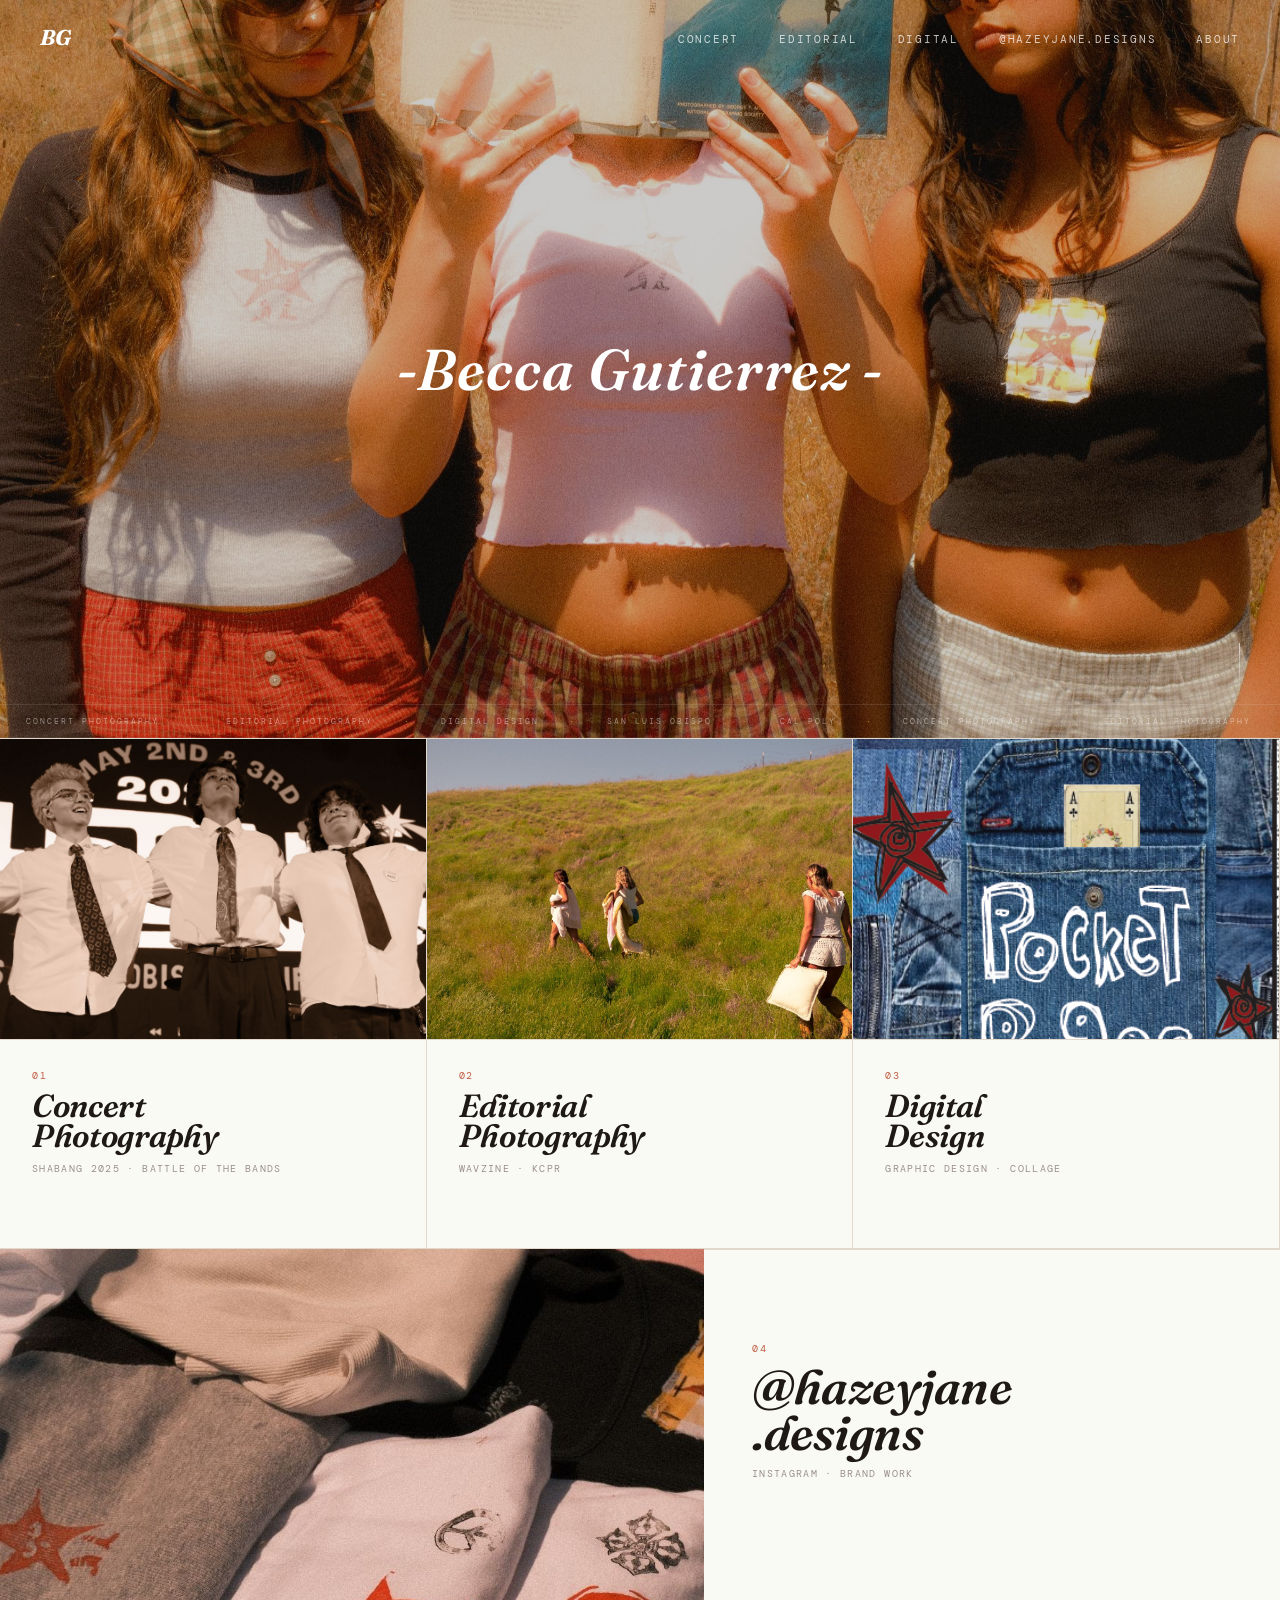
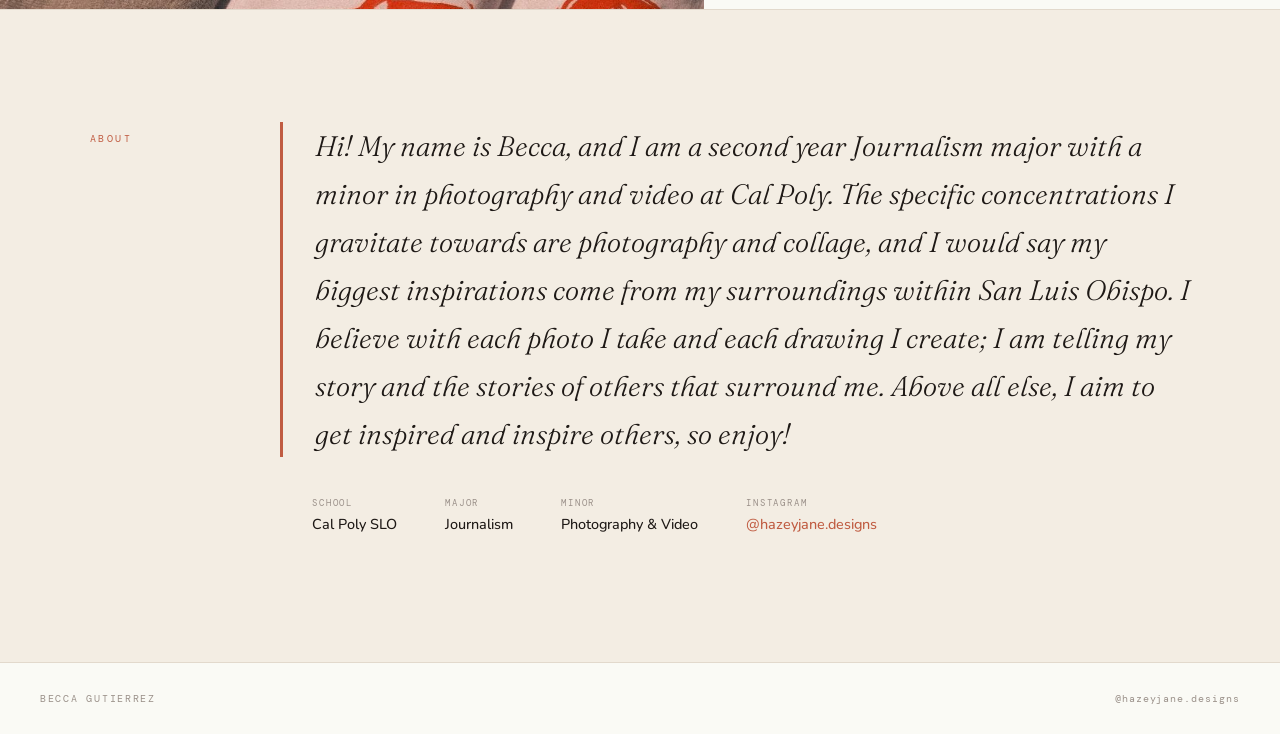
==== commit 33a30e0c: "Update nav order, hero layout, and cover images - Add @hazeyjane.designs as 4th work card on homepag" ====
--- a/index.html
+++ b/index.html
@@ -15,8 +15,8 @@
         <ul class="nav-links">
             <li><a href="concert.html">Concert</a></li>
             <li><a href="editorial.html">Editorial</a></li>
+            <li><a href="design.html">Digital</a></li>
             <li><a href="hazeyjane.html">@hazeyjane.designs</a></li>
-            <li><a href="design.html">Design</a></li>
             <li><a href="#about">About</a></li>
         </ul>
     </nav>
@@ -59,7 +59,7 @@
     <section class="index-work">
         <a href="concert.html" class="work-card reveal" style="--d:0ms">
             <figure class="card-thumb">
-                <img src="images/concert/unnamed.jpg" alt="Concert Photography" loading="lazy">
+                <img src="Concert Photo cover.jpg" alt="Concert Photography" loading="lazy">
             </figure>
             <div class="card-body">
                 <span class="card-num">01</span>
@@ -70,7 +70,7 @@
         </a>
         <a href="editorial.html" class="work-card reveal" style="--d:120ms">
             <figure class="card-thumb">
-                <img src="images/wavzine/unnamed.jpg" alt="Editorial Photography" loading="lazy">
+                <img src="Editorial Photo Cover.jpg" alt="Editorial Photography" loading="lazy">
             </figure>
             <div class="card-body">
                 <span class="card-num">02</span>
@@ -81,12 +81,23 @@
         </a>
         <a href="design.html" class="work-card reveal" style="--d:240ms">
             <figure class="card-thumb">
-                <img src="images/design/unnamed.png" alt="Digital Design" loading="lazy">
+                <img src="Digital Design Cover.png" alt="Digital Design" loading="lazy">
             </figure>
             <div class="card-body">
                 <span class="card-num">03</span>
                 <h2 class="card-title">Digital<br>Design</h2>
-                <p class="card-sub">@hazeyjane.designs</p>
+                <p class="card-sub">Graphic design &middot; Collage</p>
+                <span class="card-cta">View work ↗</span>
+            </div>
+        </a>
+        <a href="hazeyjane.html" class="work-card reveal" style="--d:360ms">
+            <figure class="card-thumb">
+                <img src="Hazy Jane design cover.jpg" alt="@hazeyjane.designs" loading="lazy">
+            </figure>
+            <div class="card-body">
+                <span class="card-num">04</span>
+                <h2 class="card-title">@hazeyjane<br>.designs</h2>
+                <p class="card-sub">Instagram &middot; Brand work</p>
                 <span class="card-cta">View work ↗</span>
             </div>
         </a>
--- a/style.css
+++ b/style.css
@@ -101,8 +101,8 @@
 
 .hero {
     position: relative;
-    height: 100svh;
-    min-height: 580px;
+    height: 82vh;
+    min-height: 520px;
     display: flex;
     flex-direction: column;
     justify-content: flex-end;
@@ -223,6 +223,24 @@
     transition: background 0.3s ease;
 }
 .work-card:last-child { border-right: none; }
+
+.work-card:nth-child(4) {
+    grid-column: 1 / -1;
+    border-right: none;
+    border-top: 1px solid var(--border);
+    flex-direction: row;
+}
+.work-card:nth-child(4) .card-thumb {
+    flex: 0 0 55%;
+    height: 360px;
+}
+.work-card:nth-child(4) .card-body {
+    justify-content: center;
+    padding: 2.5rem 3rem;
+}
+.work-card:nth-child(4) .card-title {
+    font-size: 3rem;
+}
 .work-card:hover { background: var(--surface); }
 
 .card-thumb {
@@ -385,8 +403,8 @@
 
 .page-hero {
     position: relative;
-    height: 55vh;
-    min-height: 360px;
+    height: 82vh;
+    min-height: 520px;
     display: flex;
     flex-direction: column;
     justify-content: flex-end;
@@ -433,7 +451,7 @@
 
 .page-title {
     font-family: var(--f-display);
-    font-size: clamp(3rem, 7.5vw, 7rem);
+    font-size: clamp(3.5rem, 9vw, 9rem);
     font-weight: 700;
     font-style: italic;
     line-height: 0.88;
@@ -551,13 +569,9 @@
 @media (max-width: 960px) {
     .index-work { grid-template-columns: 1fr 1fr; }
     .work-card:nth-child(2) { border-right: none; }
-    .work-card:nth-child(3) {
-        grid-column: 1 / -1;
-        border-right: none;
-        border-top: 1px solid var(--border);
-        flex-direction: row;
-    }
-    .work-card:nth-child(3) .card-thumb { width: 280px; height: auto; flex-shrink: 0; }
+    .work-card:nth-child(3) { border-top: 1px solid var(--border); }
+    .work-card:nth-child(4) .card-thumb { flex: 0 0 45%; height: 280px; }
+    .work-card:nth-child(4) .card-title { font-size: 2.2rem; }
     .gallery-grid { columns: 2; }
 }
 
@@ -570,8 +584,9 @@
     .index-work { grid-template-columns: 1fr; }
     .work-card { border-right: none; border-bottom: 1px solid var(--border); }
     .work-card:last-child { border-bottom: none; }
-    .work-card:nth-child(3) { flex-direction: column; }
-    .work-card:nth-child(3) .card-thumb { width: 100%; height: 220px; }
+    .work-card:nth-child(4) { flex-direction: column; }
+    .work-card:nth-child(4) .card-thumb { flex: unset; width: 100%; height: 220px; }
+    .work-card:nth-child(4) .card-title { font-size: 2rem; }
 
     .about-section { padding: 4rem 1.25rem 5rem; }
     .about-inner { grid-template-columns: 1fr; gap: 2rem; }
